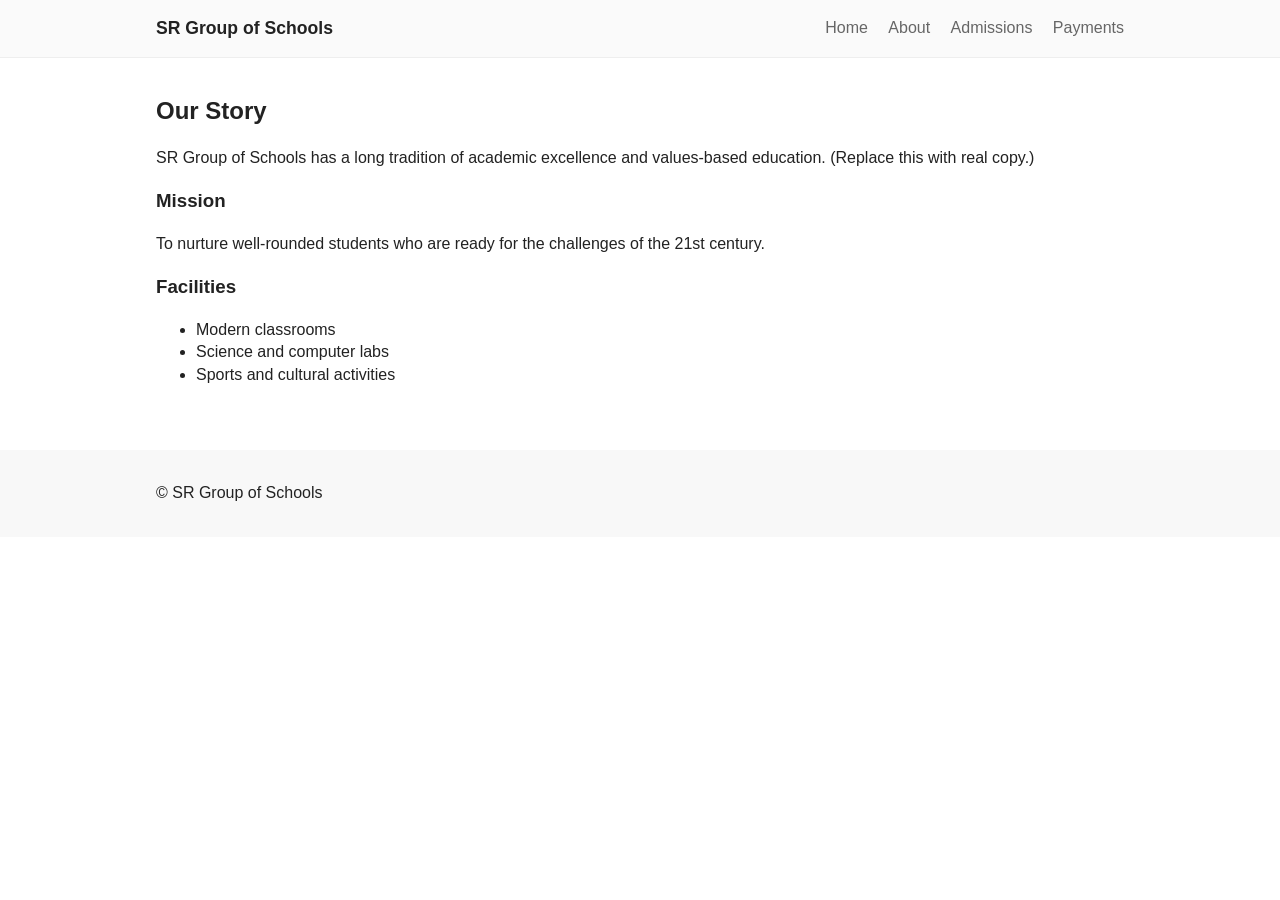
==== about.html @ e6a11a89 "Initial site scaffold for SR Group of Schools Co-authored-by: Copilot <223556219+Copilot@users.norep" ====
<!doctype html>
<html lang="en">
<head>
  <meta charset="utf-8">
  <meta name="viewport" content="width=device-width,initial-scale=1">
  <title>About — SR Group of Schools</title>
  <link rel="stylesheet" href="assets/css/style.css">
</head>
<body>
  <header class="site-header">
    <div class="container">
      <h1 class="brand">SR Group of Schools</h1>
      <nav>
        <a href="index.html">Home</a>
        <a href="about.html">About</a>
        <a href="admissions.html">Admissions</a>
        <a href="payments.html">Payments</a>
      </nav>
    </div>
  </header>
  <main class="container">
    <h2>Our Story</h2>
    <p>SR Group of Schools has a long tradition of academic excellence and values-based education. (Replace this with real copy.)</p>
    <h3>Mission</h3>
    <p>To nurture well-rounded students who are ready for the challenges of the 21st century.</p>
    <h3>Facilities</h3>
    <ul>
      <li>Modern classrooms</li>
      <li>Science and computer labs</li>
      <li>Sports and cultural activities</li>
    </ul>
  </main>
  <footer>
    <div class="container">&copy; SR Group of Schools</div>
  </footer>
</body>
</html>
---- assets/css/style.css ----
/* Basic mobile-first styles */
:root{--accent:#0b5ed7;--muted:#666}
*{box-sizing:border-box}
body{font-family:Segoe UI,Roboto,Helvetica,Arial,sans-serif;margin:0;color:#222;line-height:1.4}
.container{max-width:1000px;margin:0 auto;padding:1rem}
.site-header{background:#fafafa;border-bottom:1px solid #eee}
.site-header .container{display:flex;align-items:center;justify-content:space-between}
.site-header nav a{margin-left:1rem;color:var(--muted);text-decoration:none}
.brand{margin:0;font-size:1.1rem}
.hero{position:relative}
.slider{overflow:hidden;max-height:500px}
.slider img{width:100%;display:none}
.slider img.active{display:block}
.hero-copy{position:absolute;left:1rem;top:1.5rem;color:white;text-shadow:0 1px 4px rgba(0,0,0,0.6)}
.hero-copy h2{margin:0 0 .5rem}
.btn{background:var(--accent);color:#fff;padding:.6rem 1rem;border-radius:4px;text-decoration:none;display:inline-block}
.highlights{display:grid;grid-template-columns:1fr;gap:1rem;margin:1rem 0}
footer{background:#f8f8f8;padding:1rem;margin-top:2rem}
label{display:block;margin:.6rem 0}
input,textarea,select{width:100%;padding:.5rem;border:1px solid #ddd;border-radius:4px}
@media(min-width:700px){.highlights{grid-template-columns:repeat(3,1fr)}.hero-copy{left:3rem;max-width:40%}}
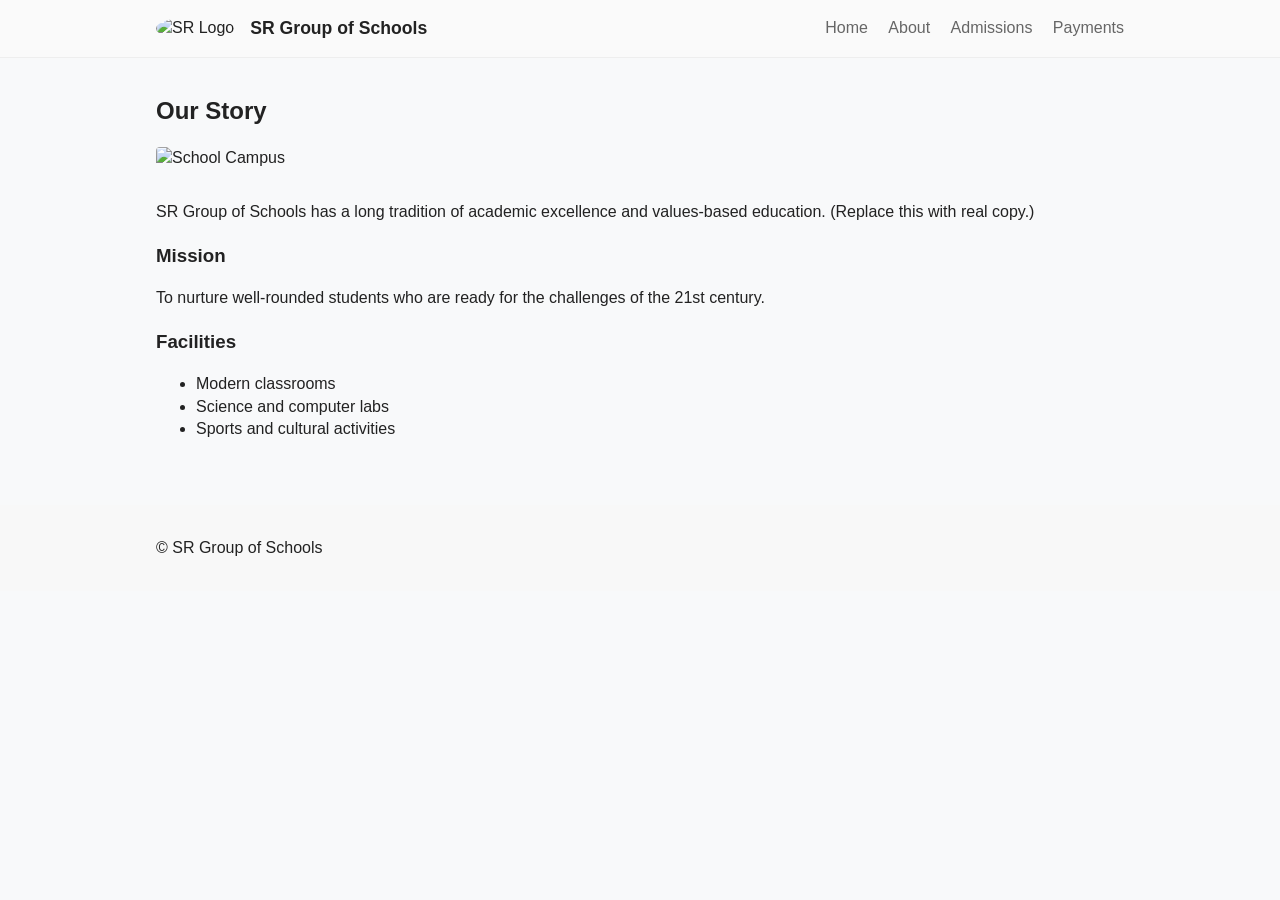
==== commit 912d1818: "Enhance website with professional design, auto-sliding background images, testimonials, news section" ====
--- a/about.html
+++ b/about.html
@@ -9,7 +9,10 @@
 <body>
   <header class="site-header">
     <div class="container">
-      <h1 class="brand">SR Group of Schools</h1>
+      <div style="display:flex;align-items:center;">
+        <img src="https://via.placeholder.com/50x50?text=SR" alt="SR Logo" style="margin-right:1rem;border-radius:50%;">
+        <h1 class="brand">SR Group of Schools</h1>
+      </div>
       <nav>
         <a href="index.html">Home</a>
         <a href="about.html">About</a>
@@ -20,6 +23,7 @@
   </header>
   <main class="container">
     <h2>Our Story</h2>
+    <img src="https://via.placeholder.com/600x300?text=School+Campus" alt="School Campus" style="margin-bottom:1rem;">
     <p>SR Group of Schools has a long tradition of academic excellence and values-based education. (Replace this with real copy.)</p>
     <h3>Mission</h3>
     <p>To nurture well-rounded students who are ready for the challenges of the 21st century.</p>
--- a/assets/css/style.css
+++ b/assets/css/style.css
@@ -1,13 +1,13 @@
 /* Basic mobile-first styles */
-:root{--accent:#0b5ed7;--muted:#666}
+:root{--accent:#0b5ed7;--muted:#666;--bg:#f8f9fa;--card-bg:#fff}
 *{box-sizing:border-box}
-body{font-family:Segoe UI,Roboto,Helvetica,Arial,sans-serif;margin:0;color:#222;line-height:1.4}
+body{font-family:Segoe UI,Roboto,Helvetica,Arial,sans-serif;margin:0;color:#222;line-height:1.4;background:var(--bg)}
 .container{max-width:1000px;margin:0 auto;padding:1rem}
 .site-header{background:#fafafa;border-bottom:1px solid #eee}
 .site-header .container{display:flex;align-items:center;justify-content:space-between}
 .site-header nav a{margin-left:1rem;color:var(--muted);text-decoration:none}
 .brand{margin:0;font-size:1.1rem}
-.hero{position:relative}
+.hero{position:relative;background-size:cover;background-position:center;background-repeat:no-repeat;min-height:500px}
 .slider{overflow:hidden;max-height:500px}
 .slider img{width:100%;display:none}
 .slider img.active{display:block}
@@ -15,7 +15,10 @@
 .hero-copy h2{margin:0 0 .5rem}
 .btn{background:var(--accent);color:#fff;padding:.6rem 1rem;border-radius:4px;text-decoration:none;display:inline-block}
 .highlights{display:grid;grid-template-columns:1fr;gap:1rem;margin:1rem 0}
+.highlights article{background:var(--card-bg);padding:1rem;border-radius:8px;box-shadow:0 2px 4px rgba(0,0,0,0.1);text-align:center}
+.highlights img{max-width:100%;height:auto;border-radius:4px;margin-bottom:1rem}
 footer{background:#f8f8f8;padding:1rem;margin-top:2rem}
 label{display:block;margin:.6rem 0}
 input,textarea,select{width:100%;padding:.5rem;border:1px solid #ddd;border-radius:4px}
+img{max-width:100%;height:auto;border-radius:4px}
 @media(min-width:700px){.highlights{grid-template-columns:repeat(3,1fr)}.hero-copy{left:3rem;max-width:40%}}
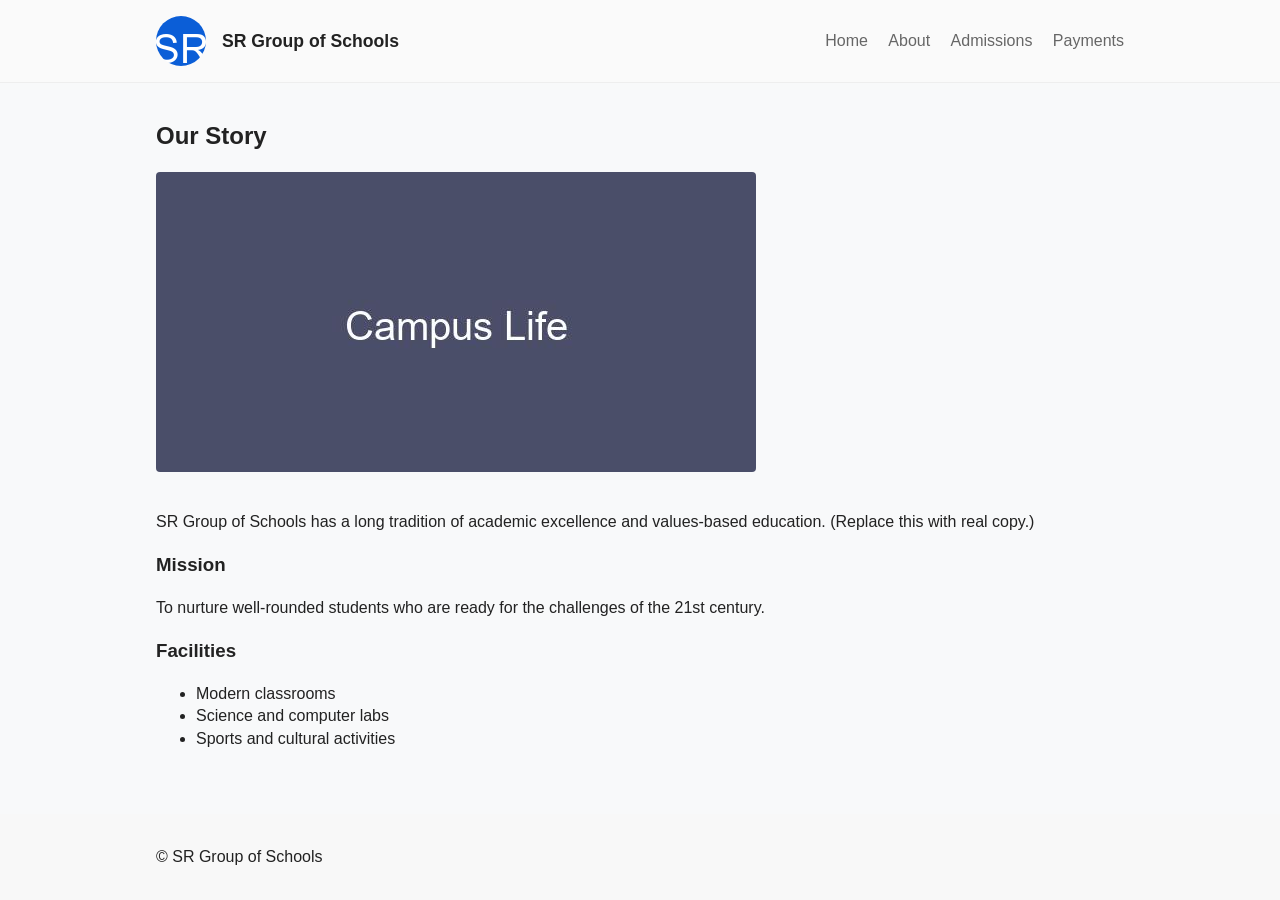
==== commit 5c9b5342: "Add local image assets and update page references to assets/images" ====
--- a/about.html
+++ b/about.html
@@ -10,7 +10,7 @@
   <header class="site-header">
     <div class="container">
       <div style="display:flex;align-items:center;">
-        <img src="https://via.placeholder.com/50x50?text=SR" alt="SR Logo" style="margin-right:1rem;border-radius:50%;">
+        <img src="assets/images/logo.png" alt="SR Logo" style="margin-right:1rem;border-radius:50%;">
         <h1 class="brand">SR Group of Schools</h1>
       </div>
       <nav>
@@ -23,7 +23,7 @@
   </header>
   <main class="container">
     <h2>Our Story</h2>
-    <img src="https://via.placeholder.com/600x300?text=School+Campus" alt="School Campus" style="margin-bottom:1rem;">
+    <img src="assets/images/about-campus.jpg" alt="School Campus" style="margin-bottom:1rem;">
     <p>SR Group of Schools has a long tradition of academic excellence and values-based education. (Replace this with real copy.)</p>
     <h3>Mission</h3>
     <p>To nurture well-rounded students who are ready for the challenges of the 21st century.</p>
--- a/assets/css/style.css
+++ b/assets/css/style.css
@@ -7,11 +7,12 @@
 .site-header .container{display:flex;align-items:center;justify-content:space-between}
 .site-header nav a{margin-left:1rem;color:var(--muted);text-decoration:none}
 .brand{margin:0;font-size:1.1rem}
-.hero{position:relative;background-size:cover;background-position:center;background-repeat:no-repeat;min-height:500px}
+.hero{position:relative;background:#0d3b66;background-size:cover;background-position:center;background-repeat:no-repeat;min-height:550px}
+.hero::after{content:'';position:absolute;inset:0;background:linear-gradient(180deg,rgba(0,0,0,0.35),rgba(0,0,0,0.6));pointer-events:none}
+.hero-copy{position:absolute;left:1rem;top:1.5rem;color:white;text-shadow:0 1px 4px rgba(0,0,0,0.8);max-width:500px;background:rgba(0,0,0,0.35);backdrop-filter:blur(8px);padding:1.5rem;border-radius:12px;}
 .slider{overflow:hidden;max-height:500px}
 .slider img{width:100%;display:none}
 .slider img.active{display:block}
-.hero-copy{position:absolute;left:1rem;top:1.5rem;color:white;text-shadow:0 1px 4px rgba(0,0,0,0.6)}
 .hero-copy h2{margin:0 0 .5rem}
 .btn{background:var(--accent);color:#fff;padding:.6rem 1rem;border-radius:4px;text-decoration:none;display:inline-block}
 .highlights{display:grid;grid-template-columns:1fr;gap:1rem;margin:1rem 0}
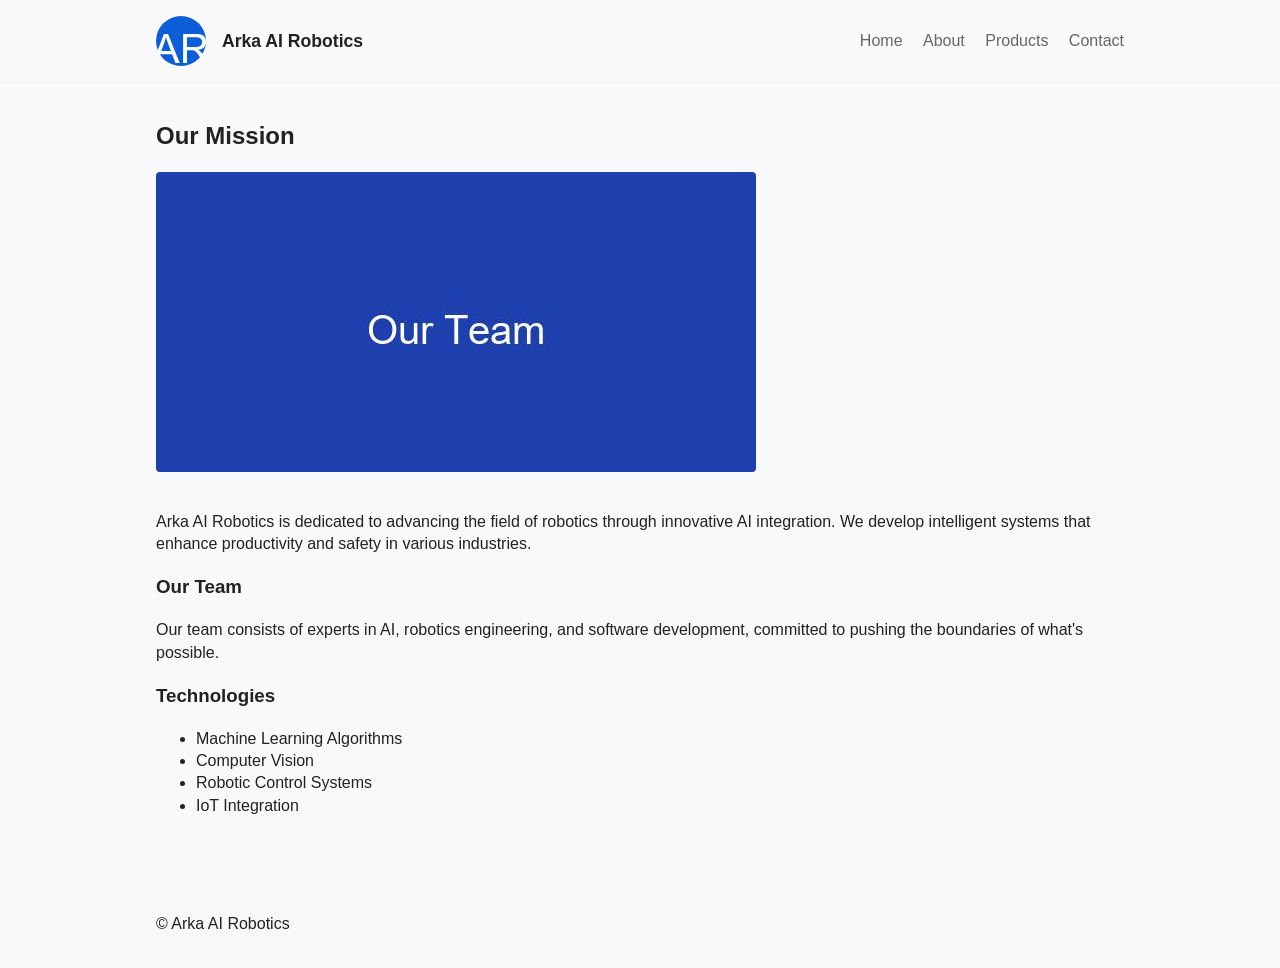
==== commit 46927023: "Transform to Arka AI Robotics website with interactive features: form validation, fade-in animations" ====
--- a/about.html
+++ b/about.html
@@ -3,39 +3,40 @@
 <head>
   <meta charset="utf-8">
   <meta name="viewport" content="width=device-width,initial-scale=1">
-  <title>About — SR Group of Schools</title>
+  <title>About — Arka AI Robotics</title>
   <link rel="stylesheet" href="assets/css/style.css">
 </head>
 <body>
   <header class="site-header">
     <div class="container">
       <div style="display:flex;align-items:center;">
-        <img src="assets/images/logo.png" alt="SR Logo" style="margin-right:1rem;border-radius:50%;">
-        <h1 class="brand">SR Group of Schools</h1>
+        <img src="assets/images/logo.png" alt="Arka AI Robotics Logo" style="margin-right:1rem;border-radius:50%;">
+        <h1 class="brand">Arka AI Robotics</h1>
       </div>
       <nav>
         <a href="index.html">Home</a>
         <a href="about.html">About</a>
-        <a href="admissions.html">Admissions</a>
-        <a href="payments.html">Payments</a>
+        <a href="products.html">Products</a>
+        <a href="#contact">Contact</a>
       </nav>
     </div>
   </header>
   <main class="container">
-    <h2>Our Story</h2>
-    <img src="assets/images/about-campus.jpg" alt="School Campus" style="margin-bottom:1rem;">
-    <p>SR Group of Schools has a long tradition of academic excellence and values-based education. (Replace this with real copy.)</p>
-    <h3>Mission</h3>
-    <p>To nurture well-rounded students who are ready for the challenges of the 21st century.</p>
-    <h3>Facilities</h3>
+    <h2>Our Mission</h2>
+    <img src="assets/images/team.jpg" alt="Our Team" style="margin-bottom:1rem;">
+    <p>Arka AI Robotics is dedicated to advancing the field of robotics through innovative AI integration. We develop intelligent systems that enhance productivity and safety in various industries.</p>
+    <h3>Our Team</h3>
+    <p>Our team consists of experts in AI, robotics engineering, and software development, committed to pushing the boundaries of what's possible.</p>
+    <h3>Technologies</h3>
     <ul>
-      <li>Modern classrooms</li>
-      <li>Science and computer labs</li>
-      <li>Sports and cultural activities</li>
+      <li>Machine Learning Algorithms</li>
+      <li>Computer Vision</li>
+      <li>Robotic Control Systems</li>
+      <li>IoT Integration</li>
     </ul>
   </main>
   <footer>
-    <div class="container">&copy; SR Group of Schools</div>
+    <div class="container">&copy; Arka AI Robotics</div>
   </footer>
 </body>
 </html>
--- a/assets/css/style.css
+++ b/assets/css/style.css
@@ -7,10 +7,10 @@
 .site-header .container{display:flex;align-items:center;justify-content:space-between}
 .site-header nav a{margin-left:1rem;color:var(--muted);text-decoration:none}
 .brand{margin:0;font-size:1.1rem}
-.hero{position:relative;background:#0d3b66;background-size:cover;background-position:center;background-repeat:no-repeat;min-height:550px}
+.hero{position:relative;background:radial-gradient(circle at top,rgba(0,0,0,0.18),rgba(0,0,0,0.55)),url('../images/img1.jpg');background-size:cover;background-position:center;background-repeat:no-repeat;min-height:550px;overflow:hidden}
 .hero::after{content:'';position:absolute;inset:0;background:linear-gradient(180deg,rgba(0,0,0,0.35),rgba(0,0,0,0.6));pointer-events:none}
-.hero-copy{position:absolute;left:1rem;top:1.5rem;color:white;text-shadow:0 1px 4px rgba(0,0,0,0.8);max-width:500px;background:rgba(0,0,0,0.35);backdrop-filter:blur(8px);padding:1.5rem;border-radius:12px;}
-.slider{overflow:hidden;max-height:500px}
+.hero-copy{position:absolute;left:1rem;top:1.5rem;color:white;text-shadow:0 1px 4px rgba(0,0,0,0.8);max-width:500px;background:rgba(0,0,0,0.35);backdrop-filter:blur(8px);padding:1.5rem;border-radius:12px;z-index:2}
+.slider{display:none !important;}
 .slider img{width:100%;display:none}
 .slider img.active{display:block}
 .hero-copy h2{margin:0 0 .5rem}
@@ -22,4 +22,13 @@
 label{display:block;margin:.6rem 0}
 input,textarea,select{width:100%;padding:.5rem;border:1px solid #ddd;border-radius:4px}
 img{max-width:100%;height:auto;border-radius:4px}
-@media(min-width:700px){.highlights{grid-template-columns:repeat(3,1fr)}.hero-copy{left:3rem;max-width:40%}}
+.products-grid{display:grid;grid-template-columns:repeat(auto-fit,minmax(250px,1fr));gap:1rem;margin:1rem 0}
+.product{background:var(--card-bg);padding:1rem;border-radius:8px;box-shadow:0 2px 4px rgba(0,0,0,0.1);text-align:center}
+.product img{max-width:100%;height:auto;border-radius:4px;margin-bottom:1rem}
+.contact{margin:2rem 0}
+.contact form{max-width:500px;margin:0 auto}
+.contact label{display:block;margin:1rem 0}
+.contact input,.contact textarea{width:100%;padding:0.5rem;border:1px solid #ddd;border-radius:4px}
+.contact button{margin-top:1rem}
+@keyframes fadeIn{from{opacity:0}to{opacity:1}}
+.fade-in{animation:fadeIn 1s ease-in}
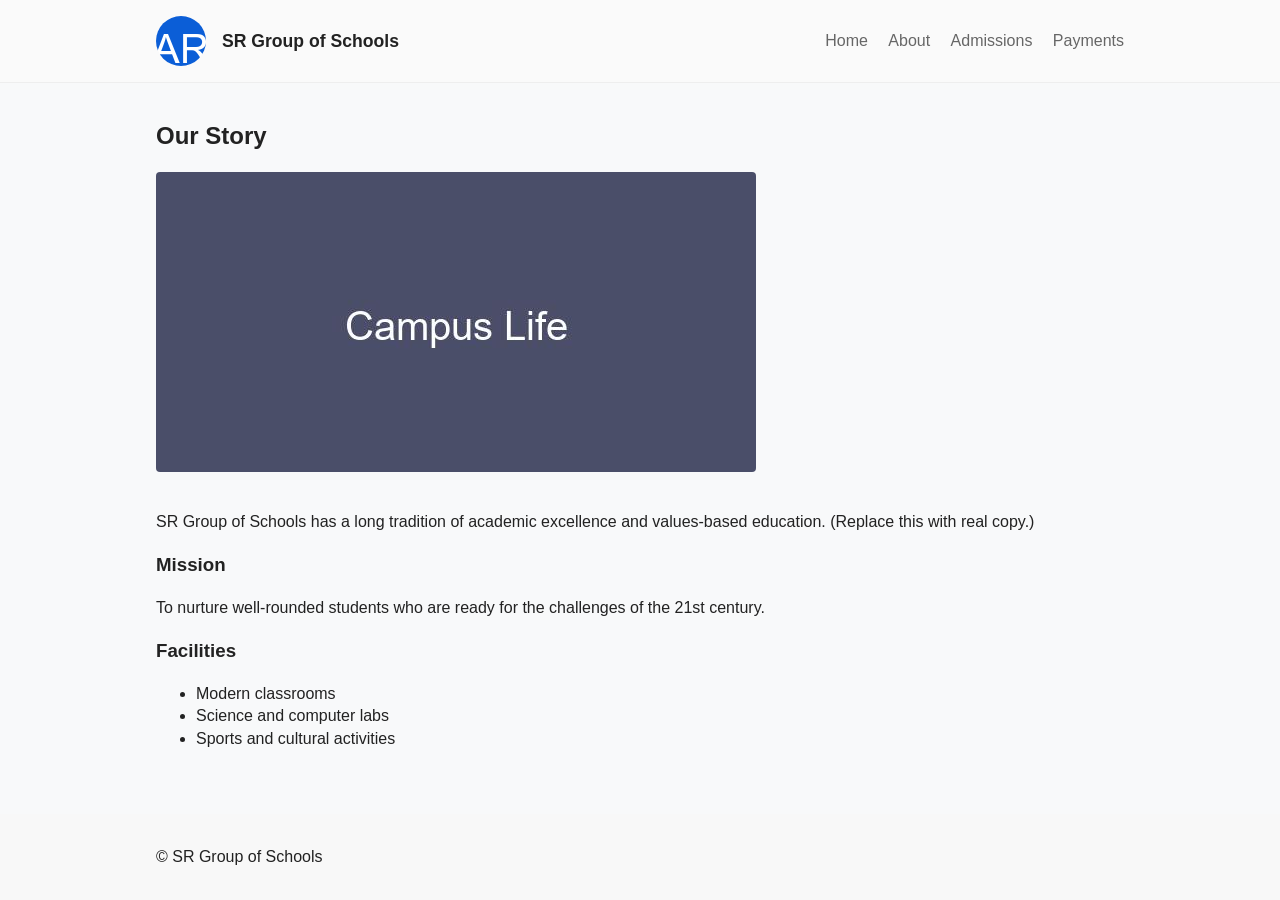
==== commit 65d27d1b: "Revert to SR Group of Schools website with interactive contact form and animations" ====
--- a/about.html
+++ b/about.html
@@ -3,40 +3,39 @@
 <head>
   <meta charset="utf-8">
   <meta name="viewport" content="width=device-width,initial-scale=1">
-  <title>About — Arka AI Robotics</title>
+  <title>About — SR Group of Schools</title>
   <link rel="stylesheet" href="assets/css/style.css">
 </head>
 <body>
   <header class="site-header">
     <div class="container">
       <div style="display:flex;align-items:center;">
-        <img src="assets/images/logo.png" alt="Arka AI Robotics Logo" style="margin-right:1rem;border-radius:50%;">
-        <h1 class="brand">Arka AI Robotics</h1>
+        <img src="assets/images/logo.png" alt="SR Logo" style="margin-right:1rem;border-radius:50%;">
+        <h1 class="brand">SR Group of Schools</h1>
       </div>
       <nav>
         <a href="index.html">Home</a>
         <a href="about.html">About</a>
-        <a href="products.html">Products</a>
-        <a href="#contact">Contact</a>
+        <a href="admissions.html">Admissions</a>
+        <a href="payments.html">Payments</a>
       </nav>
     </div>
   </header>
   <main class="container">
-    <h2>Our Mission</h2>
-    <img src="assets/images/team.jpg" alt="Our Team" style="margin-bottom:1rem;">
-    <p>Arka AI Robotics is dedicated to advancing the field of robotics through innovative AI integration. We develop intelligent systems that enhance productivity and safety in various industries.</p>
-    <h3>Our Team</h3>
-    <p>Our team consists of experts in AI, robotics engineering, and software development, committed to pushing the boundaries of what's possible.</p>
-    <h3>Technologies</h3>
+    <h2>Our Story</h2>
+    <img src="assets/images/about-campus.jpg" alt="School Campus" style="margin-bottom:1rem;">
+    <p>SR Group of Schools has a long tradition of academic excellence and values-based education. (Replace this with real copy.)</p>
+    <h3>Mission</h3>
+    <p>To nurture well-rounded students who are ready for the challenges of the 21st century.</p>
+    <h3>Facilities</h3>
     <ul>
-      <li>Machine Learning Algorithms</li>
-      <li>Computer Vision</li>
-      <li>Robotic Control Systems</li>
-      <li>IoT Integration</li>
+      <li>Modern classrooms</li>
+      <li>Science and computer labs</li>
+      <li>Sports and cultural activities</li>
     </ul>
   </main>
   <footer>
-    <div class="container">&copy; Arka AI Robotics</div>
+    <div class="container">&copy; SR Group of Schools</div>
   </footer>
 </body>
 </html>
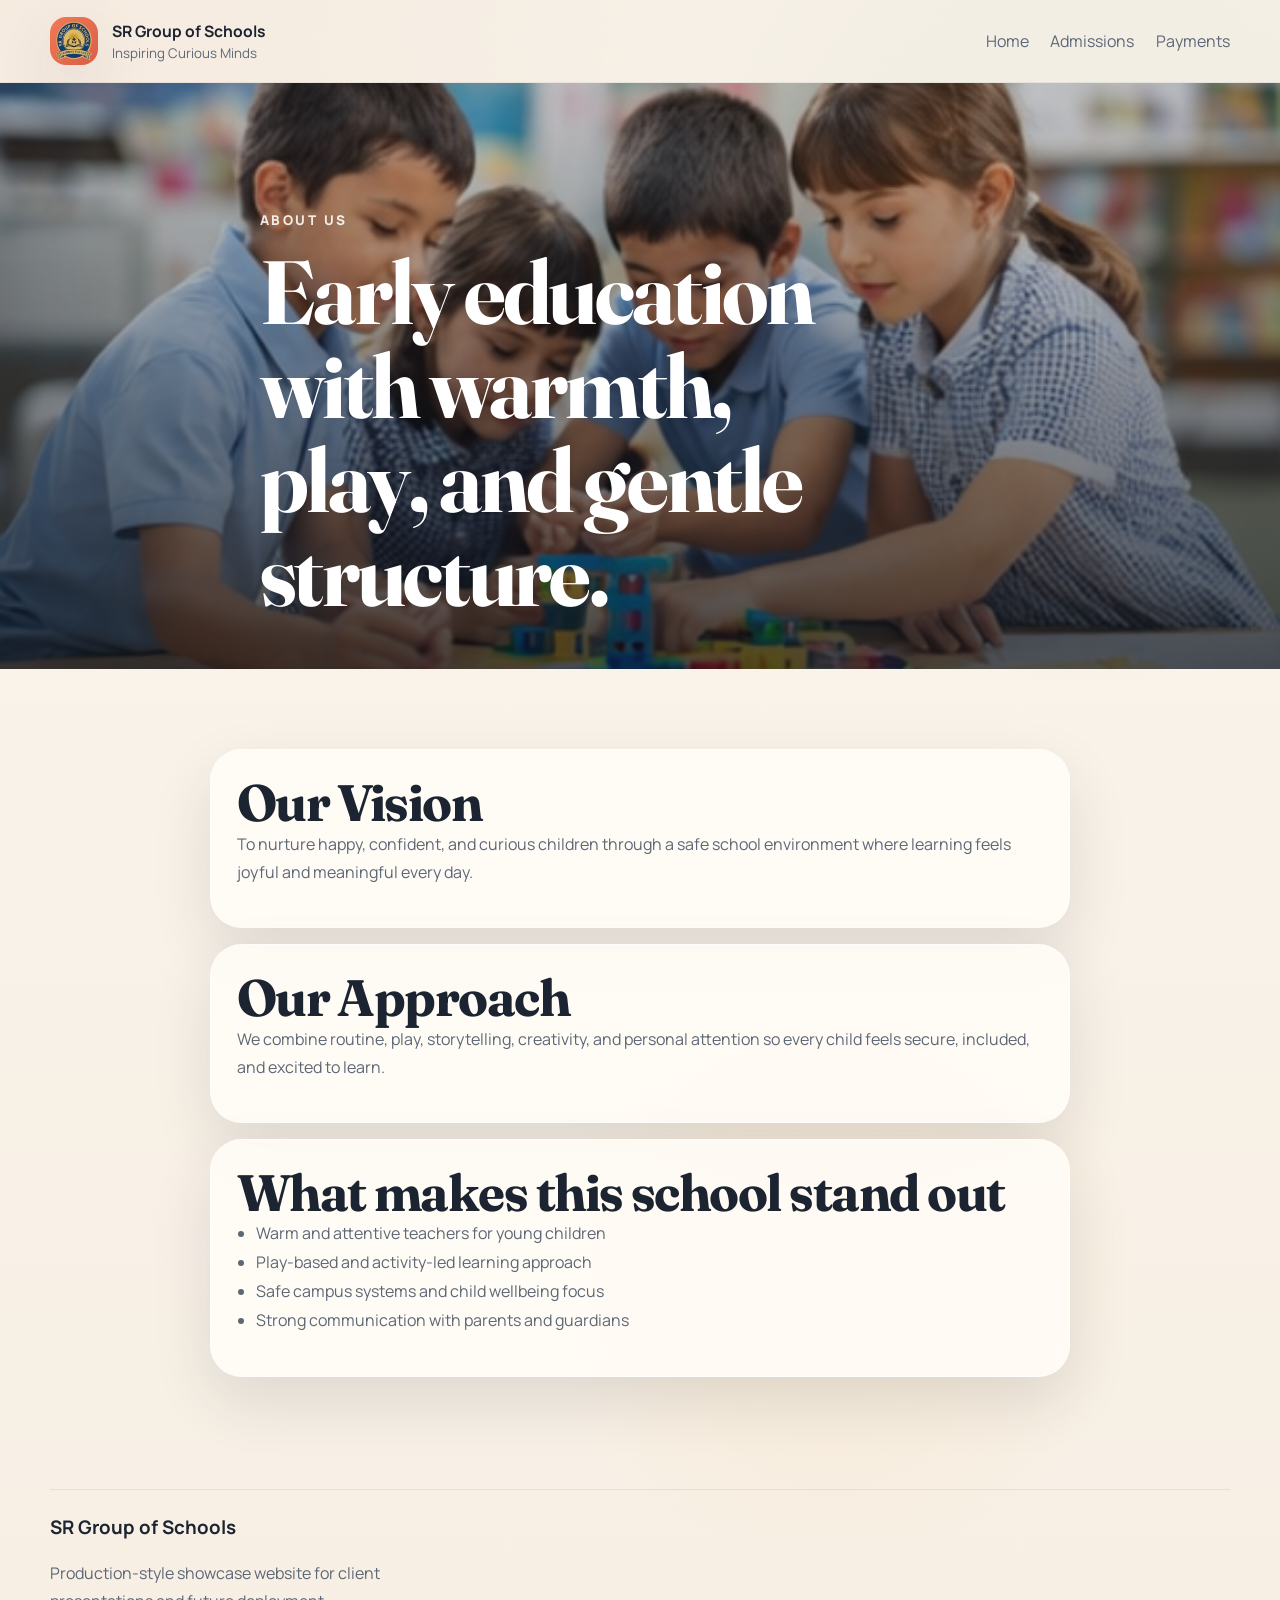
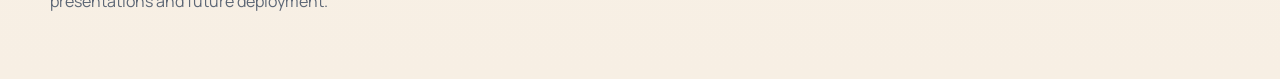
==== commit 4d53aa5a: "Build animated primary school showcase site" ====
--- a/about.html
+++ b/about.html
@@ -1,41 +1,56 @@
-<!doctype html>
+<!DOCTYPE html>
 <html lang="en">
 <head>
-  <meta charset="utf-8">
-  <meta name="viewport" content="width=device-width,initial-scale=1">
-  <title>About — SR Group of Schools</title>
+  <meta charset="UTF-8">
+  <meta name="viewport" content="width=device-width, initial-scale=1.0">
+  <title>About SR Group of Schools</title>
+  <meta name="description" content="Discover the vision, values, play-based approach, and child-friendly learning experience behind SR Group of Schools.">
+  <link rel="preconnect" href="https://fonts.googleapis.com">
+  <link rel="preconnect" href="https://fonts.gstatic.com" crossorigin>
+  <link href="https://fonts.googleapis.com/css2?family=Manrope:wght@400;500;600;700;800&family=Fraunces:opsz,wght@9..144,600;9..144,700&display=swap" rel="stylesheet">
   <link rel="stylesheet" href="assets/css/style.css">
 </head>
 <body>
-  <header class="site-header">
-    <div class="container">
-      <div style="display:flex;align-items:center;">
-        <img src="assets/images/logo.png" alt="SR Logo" style="margin-right:1rem;border-radius:50%;">
-        <h1 class="brand">SR Group of Schools</h1>
+  <div class="page-shell inner-page">
+    <header class="site-header">
+      <div class="container nav-wrap">
+        <a class="brand" href="index.html">
+          <span class="brand-mark">
+            <img src="assets/images/logo.png" alt="SR Group of Schools logo">
+          </span>
+          <span class="brand-text"><strong>SR Group of Schools</strong><small>Inspiring Curious Minds</small></span>
+        </a>
+        <nav class="site-nav nav-static">
+          <a href="index.html">Home</a>
+          <a href="admissions.html">Admissions</a>
+          <a href="payments.html">Payments</a>
+        </nav>
       </div>
-      <nav>
-        <a href="index.html">Home</a>
-        <a href="about.html">About</a>
-        <a href="admissions.html">Admissions</a>
-        <a href="payments.html">Payments</a>
-      </nav>
-    </div>
-  </header>
-  <main class="container">
-    <h2>Our Story</h2>
-    <img src="assets/images/about-campus.jpg" alt="School Campus" style="margin-bottom:1rem;">
-    <p>SR Group of Schools has a long tradition of academic excellence and values-based education. (Replace this with real copy.)</p>
-    <h3>Mission</h3>
-    <p>To nurture well-rounded students who are ready for the challenges of the 21st century.</p>
-    <h3>Facilities</h3>
-    <ul>
-      <li>Modern classrooms</li>
-      <li>Science and computer labs</li>
-      <li>Sports and cultural activities</li>
-    </ul>
-  </main>
-  <footer>
-    <div class="container">&copy; SR Group of Schools</div>
-  </footer>
+    </header>
+    <main>
+      <section class="page-hero page-hero-about">
+        <div class="page-hero-slideshow" data-slideshow>
+          <div class="page-slide is-active" style="background-image: url('assets/images/img2.png');"></div>
+          <div class="page-slide" style="background-image: url('assets/images/img5.png');"></div>
+          <div class="page-slide" style="background-image: url('assets/images/img8.png');"></div>
+        </div>
+        <div class="container page-hero-content reveal">
+          <p class="eyebrow">About us</p>
+          <h1>Early education with warmth, play, and gentle structure.</h1>
+        </div>
+      </section>
+      <section class="section">
+      <div class="container narrow-layout">
+        <div class="content-stack">
+          <section class="content-card reveal"><h2>Our Vision</h2><p>To nurture happy, confident, and curious children through a safe school environment where learning feels joyful and meaningful every day.</p></section>
+          <section class="content-card reveal"><h2>Our Approach</h2><p>We combine routine, play, storytelling, creativity, and personal attention so every child feels secure, included, and excited to learn.</p></section>
+          <section class="content-card reveal"><h2>What makes this school stand out</h2><ul class="content-list"><li>Warm and attentive teachers for young children</li><li>Play-based and activity-led learning approach</li><li>Safe campus systems and child wellbeing focus</li><li>Strong communication with parents and guardians</li></ul></section>
+        </div>
+      </div>
+      </section>
+    </main>
+    <footer class="site-footer"><div class="container footer-grid"><div><h3>SR Group of Schools</h3><p>Production-style showcase website for client presentations and future deployment.</p></div></div></footer>
+  </div>
+  <script src="assets/js/script.js"></script>
 </body>
-</html>+</html>
--- a/assets/css/style.css
+++ b/assets/css/style.css
@@ -1,34 +1,800 @@
-/* Basic mobile-first styles */
-:root{--accent:#0b5ed7;--muted:#666;--bg:#f8f9fa;--card-bg:#fff}
-*{box-sizing:border-box}
-body{font-family:Segoe UI,Roboto,Helvetica,Arial,sans-serif;margin:0;color:#222;line-height:1.4;background:var(--bg)}
-.container{max-width:1000px;margin:0 auto;padding:1rem}
-.site-header{background:#fafafa;border-bottom:1px solid #eee}
-.site-header .container{display:flex;align-items:center;justify-content:space-between}
-.site-header nav a{margin-left:1rem;color:var(--muted);text-decoration:none}
-.brand{margin:0;font-size:1.1rem}
-.hero{position:relative;background:radial-gradient(circle at top,rgba(0,0,0,0.18),rgba(0,0,0,0.55)),url('../images/img1.jpg');background-size:cover;background-position:center;background-repeat:no-repeat;min-height:550px;overflow:hidden}
-.hero::after{content:'';position:absolute;inset:0;background:linear-gradient(180deg,rgba(0,0,0,0.35),rgba(0,0,0,0.6));pointer-events:none}
-.hero-copy{position:absolute;left:1rem;top:1.5rem;color:white;text-shadow:0 1px 4px rgba(0,0,0,0.8);max-width:500px;background:rgba(0,0,0,0.35);backdrop-filter:blur(8px);padding:1.5rem;border-radius:12px;z-index:2}
-.slider{display:none !important;}
-.slider img{width:100%;display:none}
-.slider img.active{display:block}
-.hero-copy h2{margin:0 0 .5rem}
-.btn{background:var(--accent);color:#fff;padding:.6rem 1rem;border-radius:4px;text-decoration:none;display:inline-block}
-.highlights{display:grid;grid-template-columns:1fr;gap:1rem;margin:1rem 0}
-.highlights article{background:var(--card-bg);padding:1rem;border-radius:8px;box-shadow:0 2px 4px rgba(0,0,0,0.1);text-align:center}
-.highlights img{max-width:100%;height:auto;border-radius:4px;margin-bottom:1rem}
-footer{background:#f8f8f8;padding:1rem;margin-top:2rem}
-label{display:block;margin:.6rem 0}
-input,textarea,select{width:100%;padding:.5rem;border:1px solid #ddd;border-radius:4px}
-img{max-width:100%;height:auto;border-radius:4px}
-.products-grid{display:grid;grid-template-columns:repeat(auto-fit,minmax(250px,1fr));gap:1rem;margin:1rem 0}
-.product{background:var(--card-bg);padding:1rem;border-radius:8px;box-shadow:0 2px 4px rgba(0,0,0,0.1);text-align:center}
-.product img{max-width:100%;height:auto;border-radius:4px;margin-bottom:1rem}
-.contact{margin:2rem 0}
-.contact form{max-width:500px;margin:0 auto}
-.contact label{display:block;margin:1rem 0}
-.contact input,.contact textarea{width:100%;padding:0.5rem;border:1px solid #ddd;border-radius:4px}
-.contact button{margin-top:1rem}
-@keyframes fadeIn{from{opacity:0}to{opacity:1}}
-.fade-in{animation:fadeIn 1s ease-in}
+:root {
+  --bg: #f8f3ec;
+  --bg-soft: #fffaf6;
+  --surface: rgba(255, 252, 247, 0.9);
+  --surface-solid: #fffaf6;
+  --text: #1b2430;
+  --muted: #5d6776;
+  --line: rgba(25, 38, 55, 0.12);
+  --brand: #ef7b56;
+  --brand-deep: #db5d45;
+  --accent: #2f8f83;
+  --shadow: 0 24px 60px rgba(39, 43, 58, 0.12);
+  --radius-lg: 32px;
+  --radius-md: 20px;
+  --radius-sm: 14px;
+  --container: 1180px;
+}
+
+*,
+*::before,
+*::after {
+  box-sizing: border-box;
+}
+
+html {
+  scroll-behavior: smooth;
+}
+
+body {
+  margin: 0;
+  font-family: "Manrope", sans-serif;
+  background:
+    radial-gradient(circle at top left, rgba(239, 123, 86, 0.2), transparent 32%),
+    radial-gradient(circle at 85% 15%, rgba(47, 143, 131, 0.18), transparent 24%),
+    radial-gradient(circle at 65% 75%, rgba(255, 203, 119, 0.16), transparent 20%),
+    linear-gradient(180deg, #fbf5ec 0%, #f7efe4 100%);
+  color: var(--text);
+}
+
+a {
+  color: inherit;
+  text-decoration: none;
+}
+
+button,
+input,
+select,
+textarea {
+  font: inherit;
+}
+
+.container {
+  width: min(calc(100% - 2rem), var(--container));
+  margin: 0 auto;
+}
+
+.page-shell {
+  position: relative;
+  overflow: hidden;
+}
+
+.site-header {
+  position: sticky;
+  top: 0;
+  z-index: 30;
+  backdrop-filter: blur(18px);
+  background: rgba(245, 239, 228, 0.78);
+  border-bottom: 1px solid rgba(27, 36, 48, 0.06);
+}
+
+.nav-wrap {
+  display: flex;
+  align-items: center;
+  justify-content: space-between;
+  gap: 1rem;
+  min-height: 82px;
+}
+
+.brand {
+  display: inline-flex;
+  align-items: center;
+  gap: 0.9rem;
+}
+
+.brand-mark {
+  display: inline-grid;
+  place-items: center;
+  width: 48px;
+  height: 48px;
+  border-radius: 16px;
+  color: #fff;
+  background: linear-gradient(135deg, var(--brand), var(--brand-deep));
+  font-weight: 800;
+  letter-spacing: 0.04em;
+  box-shadow: var(--shadow);
+  overflow: hidden;
+}
+
+.brand-mark img {
+  width: 100%;
+  height: 100%;
+  object-fit: contain;
+  padding: 0.2rem;
+}
+
+.brand-text {
+  display: grid;
+  gap: 0.15rem;
+}
+
+.brand-text strong {
+  font-size: 0.98rem;
+}
+
+.brand-text small {
+  color: var(--muted);
+}
+
+.site-nav {
+  display: flex;
+  align-items: center;
+  gap: 1.35rem;
+}
+
+.site-nav a {
+  color: var(--muted);
+  transition: color 180ms ease, transform 180ms ease;
+}
+
+.site-nav a:hover,
+.site-nav a:focus-visible {
+  color: var(--text);
+  transform: translateY(-1px);
+}
+
+.menu-toggle {
+  display: none;
+  width: 48px;
+  height: 48px;
+  border: 0;
+  border-radius: 14px;
+  background: var(--surface-solid);
+  box-shadow: var(--shadow);
+}
+
+.menu-toggle span {
+  display: block;
+  width: 20px;
+  height: 2px;
+  margin: 4px auto;
+  background: var(--text);
+}
+
+.button {
+  display: inline-flex;
+  align-items: center;
+  justify-content: center;
+  gap: 0.5rem;
+  min-height: 52px;
+  padding: 0 1.25rem;
+  border: 1px solid transparent;
+  border-radius: 999px;
+  background: linear-gradient(135deg, var(--brand), var(--brand-deep));
+  color: #fff;
+  font-weight: 700;
+  box-shadow: 0 20px 40px rgba(147, 72, 28, 0.18);
+  transition: transform 200ms ease, box-shadow 200ms ease;
+}
+
+.button:hover,
+.button:focus-visible {
+  transform: translateY(-2px);
+  box-shadow: 0 26px 48px rgba(147, 72, 28, 0.24);
+}
+
+.button-small {
+  min-height: 44px;
+  padding: 0 1rem;
+}
+
+.button-outline {
+  background: transparent;
+  color: var(--text);
+  border-color: rgba(27, 36, 48, 0.14);
+  box-shadow: none;
+}
+
+.button-ghost {
+  background: rgba(255, 255, 255, 0.36);
+  color: var(--text);
+  border-color: rgba(27, 36, 48, 0.08);
+  box-shadow: none;
+}
+
+.hero-section {
+  position: relative;
+  padding: 5rem 0 3rem;
+  min-height: 92vh;
+  display: grid;
+  align-items: center;
+  isolation: isolate;
+}
+
+.hero-slideshow,
+.page-hero-slideshow {
+  position: absolute;
+  inset: 0;
+  overflow: hidden;
+  z-index: -3;
+}
+
+.hero-slide,
+.page-slide {
+  position: absolute;
+  inset: 0;
+  background-position: center;
+  background-size: cover;
+  opacity: 0;
+  transform: scale(1.08);
+  transition: opacity 1200ms ease, transform 7000ms ease;
+}
+
+.hero-slide.is-active,
+.page-slide.is-active {
+  opacity: 1;
+  transform: scale(1);
+}
+
+.hero-backdrop {
+  position: absolute;
+  inset: 0;
+  background:
+    linear-gradient(115deg, rgba(15, 22, 30, 0.68), rgba(15, 22, 30, 0.18) 45%, rgba(239, 123, 86, 0.34)),
+    radial-gradient(circle at 20% 15%, rgba(255, 255, 255, 0.28), transparent 25%),
+    radial-gradient(circle at 80% 25%, rgba(255, 203, 119, 0.28), transparent 16%);
+  pointer-events: none;
+  z-index: -2;
+}
+
+.hero-grid {
+  position: relative;
+  display: grid;
+  grid-template-columns: 1.15fr 0.85fr;
+  gap: 2rem;
+  align-items: center;
+}
+
+.eyebrow {
+  margin: 0 0 1rem;
+  font-size: 0.84rem;
+  font-weight: 800;
+  letter-spacing: 0.18em;
+  text-transform: uppercase;
+  color: var(--brand-deep);
+}
+
+h1,
+h2 {
+  font-family: "Fraunces", serif;
+  font-weight: 700;
+  line-height: 1.05;
+  letter-spacing: -0.03em;
+}
+
+h1 {
+  margin: 0;
+  font-size: clamp(3rem, 7vw, 6rem);
+  max-width: 11ch;
+}
+
+h2 {
+  margin: 0;
+  font-size: clamp(2rem, 4vw, 3.5rem);
+}
+
+h3,
+h4,
+p,
+ul,
+ol {
+  margin-top: 0;
+}
+
+.hero-text,
+.section-heading p:not(.eyebrow),
+.campus-copy p,
+.content-card p,
+.site-footer p,
+.program-card p,
+.info-card p,
+.quote-note,
+.form-note {
+  color: var(--muted);
+  line-height: 1.75;
+}
+
+.hero-copy,
+.hero-card {
+  color: #fff;
+}
+
+.hero-copy .eyebrow,
+.hero-copy .hero-text,
+.hero-copy .hero-metrics span,
+.hero-card .card-label,
+.hero-card .feature-list {
+  color: rgba(255, 255, 255, 0.88);
+}
+
+.hero-copy .button-ghost,
+.hero-copy .button-outline {
+  color: #fff;
+  border-color: rgba(255, 255, 255, 0.38);
+  background: rgba(255, 255, 255, 0.12);
+}
+
+.hero-actions,
+.cta-actions {
+  display: flex;
+  flex-wrap: wrap;
+  gap: 0.9rem;
+  margin-top: 2rem;
+}
+
+.hero-metrics {
+  display: grid;
+  grid-template-columns: repeat(3, minmax(0, 1fr));
+  gap: 1rem;
+  margin-top: 2.5rem;
+}
+
+.hero-metrics article,
+.info-card,
+.program-card,
+.campus-panel,
+.content-card,
+.cta-band,
+.showcase-card {
+  background: var(--surface);
+  border: 1px solid rgba(255, 255, 255, 0.55);
+  border-radius: var(--radius-lg);
+  box-shadow: var(--shadow);
+}
+
+.hero-metrics article {
+  padding: 1.25rem;
+  background: rgba(255, 255, 255, 0.12);
+  border-color: rgba(255, 255, 255, 0.16);
+  backdrop-filter: blur(12px);
+}
+
+.hero-metrics strong {
+  display: block;
+  font-size: 2rem;
+  font-weight: 800;
+  margin-bottom: 0.45rem;
+}
+
+.hero-card {
+  position: relative;
+  min-height: 520px;
+  display: grid;
+  align-items: center;
+}
+
+.glass-card {
+  padding: 2rem;
+  min-height: 360px;
+  background:
+    linear-gradient(180deg, rgba(17, 27, 36, 0.72), rgba(30, 44, 59, 0.58)),
+    rgba(255, 255, 255, 0.14);
+  border: 1px solid rgba(255, 255, 255, 0.18);
+  backdrop-filter: blur(14px);
+}
+
+.card-label {
+  display: inline-flex;
+  margin-bottom: 1rem;
+  padding: 0.45rem 0.7rem;
+  border-radius: 999px;
+  background: rgba(255, 255, 255, 0.12);
+  color: rgba(255, 255, 255, 0.88);
+  font-size: 0.82rem;
+  font-weight: 800;
+  letter-spacing: 0.08em;
+  text-transform: uppercase;
+}
+
+.feature-list,
+.content-list,
+.step-list {
+  padding-left: 1.2rem;
+  color: var(--muted);
+  line-height: 1.8;
+}
+
+.floating-badge {
+  position: absolute;
+  padding: 0.8rem 1rem;
+  border-radius: 999px;
+  color: #fff;
+  font-weight: 700;
+  box-shadow: var(--shadow);
+  animation: bob 4.2s ease-in-out infinite;
+}
+
+.badge-primary {
+  top: 3rem;
+  right: 0;
+  background: linear-gradient(135deg, #2f8f83, #47b7a7);
+}
+
+.badge-secondary {
+  bottom: 3.5rem;
+  left: -1rem;
+  background: linear-gradient(135deg, #ffcc77, #ef7b56);
+  animation-delay: 0.6s;
+}
+
+.section {
+  padding: 5rem 0;
+}
+
+.section-soft {
+  background: linear-gradient(180deg, rgba(255, 250, 246, 0.82), rgba(250, 243, 233, 0.96));
+}
+
+.section-accent {
+  background: linear-gradient(135deg, #2f8f83, #4baea1);
+  color: #fff;
+}
+
+.section-heading {
+  max-width: 760px;
+  margin-bottom: 2rem;
+}
+
+.about-grid,
+.program-cards {
+  display: grid;
+  gap: 1.25rem;
+}
+
+.about-grid {
+  grid-template-columns: repeat(3, minmax(0, 1fr));
+}
+
+.info-card,
+.program-card,
+.content-card {
+  padding: 1.6rem;
+}
+
+.program-cards {
+  grid-template-columns: repeat(4, minmax(0, 1fr));
+}
+
+.program-card span {
+  display: inline-flex;
+  margin-bottom: 1rem;
+  color: var(--brand);
+  font-weight: 800;
+}
+
+.campus-grid,
+.form-grid {
+  display: grid;
+  grid-template-columns: 0.9fr 1.1fr;
+  gap: 1.5rem;
+  align-items: start;
+}
+
+.campus-panels {
+  display: grid;
+  grid-template-columns: repeat(2, minmax(0, 1fr));
+  gap: 1rem;
+}
+
+.campus-panel {
+  min-height: 220px;
+  padding: 1.5rem;
+  background:
+    linear-gradient(180deg, rgba(255, 255, 255, 0.2), transparent),
+    linear-gradient(135deg, rgba(239, 123, 86, 0.14), rgba(47, 143, 131, 0.14)),
+    var(--surface);
+}
+
+.campus-panel-image {
+  position: relative;
+  overflow: hidden;
+  background-position: center;
+  background-size: cover;
+  color: #fff;
+}
+
+.campus-panel-image::before,
+.gallery-card::before,
+.page-hero::before {
+  content: "";
+  position: absolute;
+  inset: 0;
+  background: linear-gradient(180deg, rgba(12, 18, 26, 0.1), rgba(12, 18, 26, 0.72));
+}
+
+.campus-panel-image > *,
+.gallery-card > *,
+.page-hero-content {
+  position: relative;
+  z-index: 1;
+}
+
+.campus-panel-image p,
+.campus-panel-image h3 {
+  color: #fff;
+}
+
+.campus-panel.tall {
+  grid-row: span 2;
+  min-height: 460px;
+}
+
+.testimonial-wrap {
+  text-align: center;
+  max-width: 900px;
+}
+
+blockquote {
+  margin: 0;
+  font-family: "Fraunces", serif;
+  font-size: clamp(1.8rem, 4vw, 3.25rem);
+  line-height: 1.2;
+}
+
+.cta-band {
+  display: flex;
+  align-items: center;
+  justify-content: space-between;
+  gap: 1.5rem;
+  padding: 2rem;
+}
+
+.site-footer {
+  padding: 2rem 0 3rem;
+}
+
+.footer-grid {
+  display: grid;
+  grid-template-columns: repeat(3, minmax(0, 1fr));
+  gap: 1rem;
+  padding-top: 1.5rem;
+  border-top: 1px solid rgba(27, 36, 48, 0.08);
+}
+
+.inner-page .section {
+  min-height: calc(100vh - 180px);
+}
+
+.narrow-layout {
+  max-width: 860px;
+}
+
+.content-stack {
+  display: grid;
+  gap: 1rem;
+}
+
+.page-hero {
+  position: relative;
+  min-height: 52vh;
+  display: grid;
+  align-items: end;
+  padding: 8rem 0 3rem;
+  isolation: isolate;
+}
+
+.page-hero-content {
+  max-width: 760px;
+  color: #fff;
+}
+
+.page-hero-content .eyebrow,
+.page-hero-content p {
+  color: rgba(255, 255, 255, 0.88);
+}
+
+.gallery-section {
+  padding-top: 0;
+}
+
+.gallery-grid {
+  display: grid;
+  grid-template-columns: 1fr;
+}
+
+.gallery-card {
+  position: relative;
+  min-height: 420px;
+  padding: 2rem;
+  border-radius: var(--radius-lg);
+  overflow: hidden;
+  background-position: center;
+  background-size: cover;
+  box-shadow: var(--shadow);
+}
+
+.gallery-card-copy {
+  max-width: 420px;
+  color: #fff;
+}
+
+.gallery-card-copy p {
+  color: rgba(255, 255, 255, 0.86);
+}
+
+.text-link {
+  display: inline-flex;
+  margin-top: 1rem;
+  color: var(--brand-deep);
+  font-weight: 700;
+}
+
+.demo-form {
+  display: grid;
+  gap: 1rem;
+}
+
+.demo-form label {
+  display: grid;
+  gap: 0.5rem;
+  color: var(--text);
+  font-weight: 700;
+}
+
+.demo-form input,
+.demo-form select,
+.demo-form textarea {
+  width: 100%;
+  padding: 0.95rem 1rem;
+  border: 1px solid var(--line);
+  border-radius: 14px;
+  background: rgba(255, 255, 255, 0.78);
+  color: var(--text);
+}
+
+.reveal {
+  opacity: 0;
+  transform: translateY(28px);
+  transition: opacity 700ms ease, transform 700ms ease;
+}
+
+.reveal.is-visible {
+  opacity: 1;
+  transform: translateY(0);
+}
+
+.nav-static {
+  display: flex;
+}
+
+@keyframes bob {
+  0%,
+  100% {
+    transform: translateY(0);
+  }
+
+  50% {
+    transform: translateY(-10px);
+  }
+}
+
+@media (max-width: 1024px) {
+  .hero-grid,
+  .campus-grid,
+  .form-grid,
+  .about-grid,
+  .program-cards,
+  .footer-grid {
+    grid-template-columns: 1fr;
+  }
+
+  .hero-card {
+    min-height: auto;
+  }
+
+  .hero-section {
+    min-height: auto;
+  }
+
+  .campus-panel.tall {
+    min-height: 260px;
+    grid-row: auto;
+  }
+
+  .hero-metrics {
+    grid-template-columns: 1fr;
+  }
+
+  .cta-band {
+    flex-direction: column;
+    align-items: flex-start;
+  }
+}
+
+@media (max-width: 820px) {
+  .menu-toggle {
+    display: inline-block;
+  }
+
+  .site-nav {
+    position: absolute;
+    top: calc(100% + 0.75rem);
+    left: 1rem;
+    right: 1rem;
+    display: none;
+    flex-direction: column;
+    align-items: stretch;
+    gap: 0.75rem;
+    padding: 1rem;
+    border-radius: 24px;
+    background: rgba(255, 250, 243, 0.98);
+    box-shadow: var(--shadow);
+  }
+
+  .site-nav.is-open {
+    display: flex;
+  }
+
+  .nav-static {
+    position: static;
+    display: flex;
+    flex-direction: row;
+    padding: 0;
+    box-shadow: none;
+    background: transparent;
+  }
+
+  .hero-section {
+    padding-top: 3.5rem;
+  }
+
+  .page-hero {
+    min-height: 44vh;
+    padding-top: 6rem;
+  }
+
+  h1 {
+    font-size: clamp(2.7rem, 15vw, 4.4rem);
+  }
+}
+
+@media (max-width: 640px) {
+  .container {
+    width: min(calc(100% - 1.25rem), var(--container));
+  }
+
+  .site-header {
+    position: static;
+  }
+
+  .nav-static {
+    display: flex;
+    flex-wrap: wrap;
+    justify-content: flex-end;
+    gap: 0.75rem;
+  }
+
+  .hero-actions,
+  .cta-actions {
+    flex-direction: column;
+  }
+
+  .button,
+  .button-small,
+  .button-outline,
+  .button-ghost {
+    width: 100%;
+  }
+
+  .gallery-card {
+    min-height: 320px;
+  }
+}
+
+@media (prefers-reduced-motion: reduce) {
+  html {
+    scroll-behavior: auto;
+  }
+
+  *,
+  *::before,
+  *::after {
+    animation: none !important;
+    transition: none !important;
+  }
+
+  .reveal {
+    opacity: 1;
+    transform: none;
+  }
+}
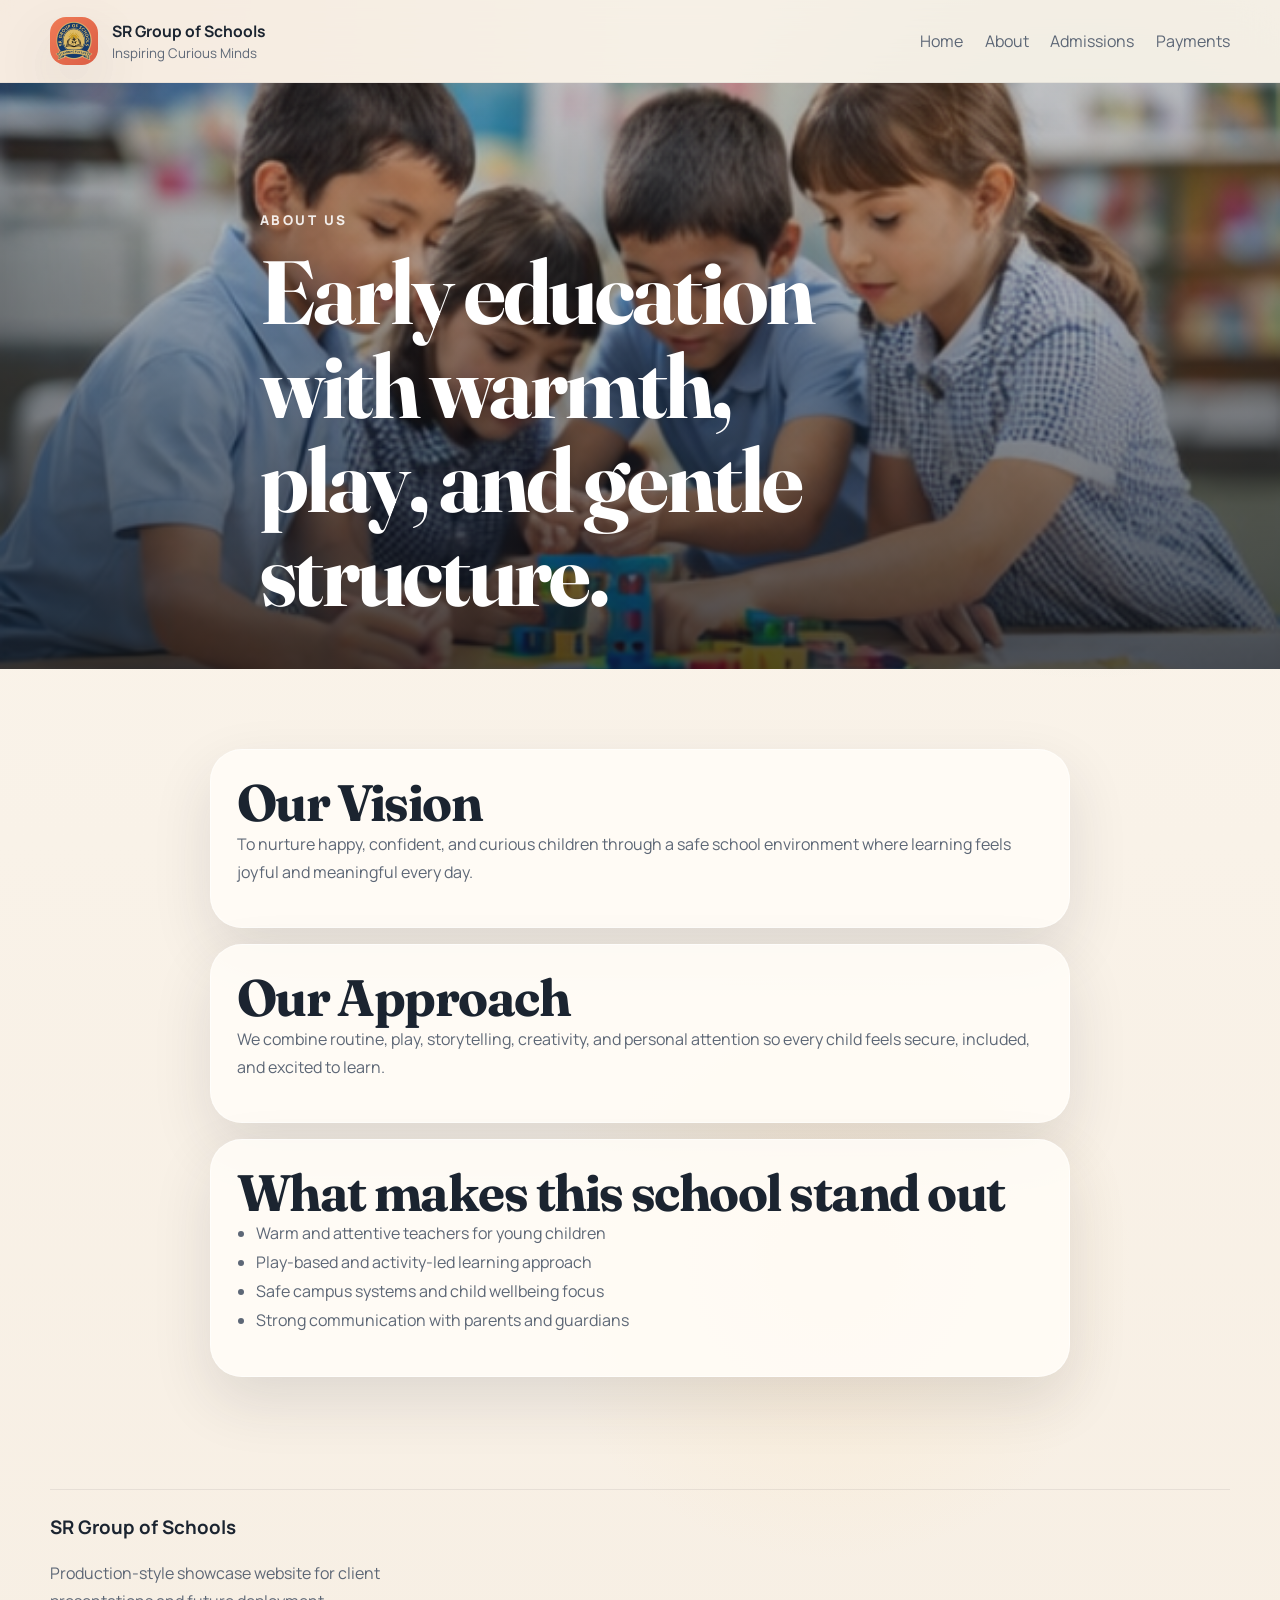
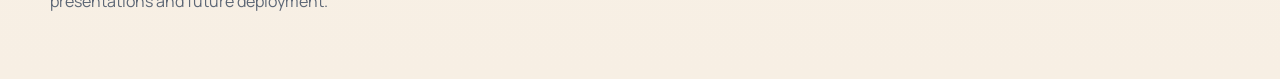
==== commit 1f211d69: "Fix mobile navigation toggle behavior" ====
--- a/about.html
+++ b/about.html
@@ -20,8 +20,14 @@
           </span>
           <span class="brand-text"><strong>SR Group of Schools</strong><small>Inspiring Curious Minds</small></span>
         </a>
-        <nav class="site-nav nav-static">
+        <button class="menu-toggle" type="button" aria-expanded="false" aria-controls="site-nav">
+          <span></span>
+          <span></span>
+          <span></span>
+        </button>
+        <nav id="site-nav" class="site-nav nav-static" aria-label="Primary navigation">
           <a href="index.html">Home</a>
+          <a href="about.html">About</a>
           <a href="admissions.html">Admissions</a>
           <a href="payments.html">Payments</a>
         </nav>
--- a/assets/css/style.css
+++ b/assets/css/style.css
@@ -69,6 +69,7 @@
 }
 
 .nav-wrap {
+  position: relative;
   display: flex;
   align-items: center;
   justify-content: space-between;
@@ -149,6 +150,19 @@
   height: 2px;
   margin: 4px auto;
   background: var(--text);
+  transition: transform 180ms ease, opacity 180ms ease;
+}
+
+.menu-toggle[aria-expanded="true"] span:nth-child(1) {
+  transform: translateY(6px) rotate(45deg);
+}
+
+.menu-toggle[aria-expanded="true"] span:nth-child(2) {
+  opacity: 0;
+}
+
+.menu-toggle[aria-expanded="true"] span:nth-child(3) {
+  transform: translateY(-6px) rotate(-45deg);
 }
 
 .button {
@@ -719,6 +733,7 @@
     border-radius: 24px;
     background: rgba(255, 250, 243, 0.98);
     box-shadow: var(--shadow);
+    z-index: 40;
   }
 
   .site-nav.is-open {
@@ -726,12 +741,11 @@
   }
 
   .nav-static {
-    position: static;
-    display: flex;
-    flex-direction: row;
-    padding: 0;
-    box-shadow: none;
-    background: transparent;
+    position: absolute;
+    flex-direction: column;
+    padding: 1rem;
+    box-shadow: var(--shadow);
+    background: rgba(255, 250, 243, 0.98);
   }
 
   .hero-section {
@@ -758,10 +772,7 @@
   }
 
   .nav-static {
-    display: flex;
-    flex-wrap: wrap;
-    justify-content: flex-end;
-    gap: 0.75rem;
+    display: none;
   }
 
   .hero-actions,
